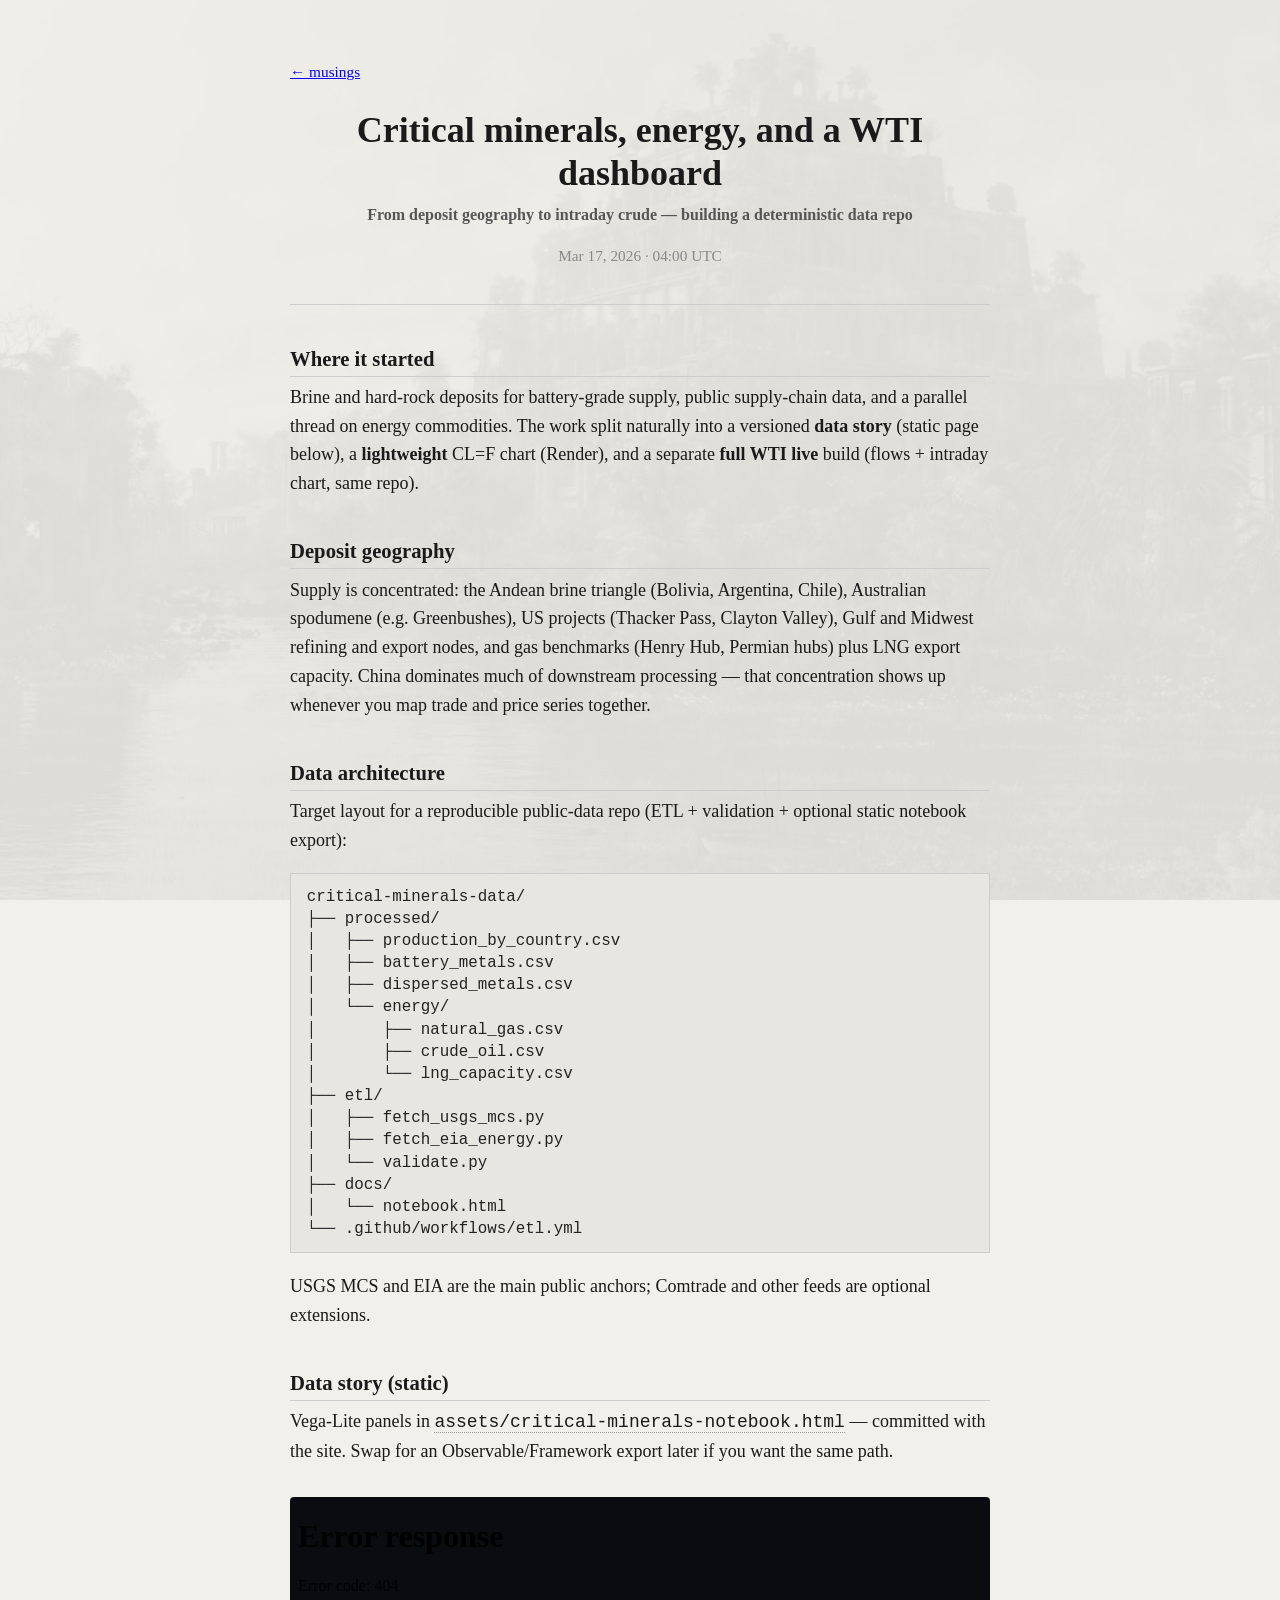
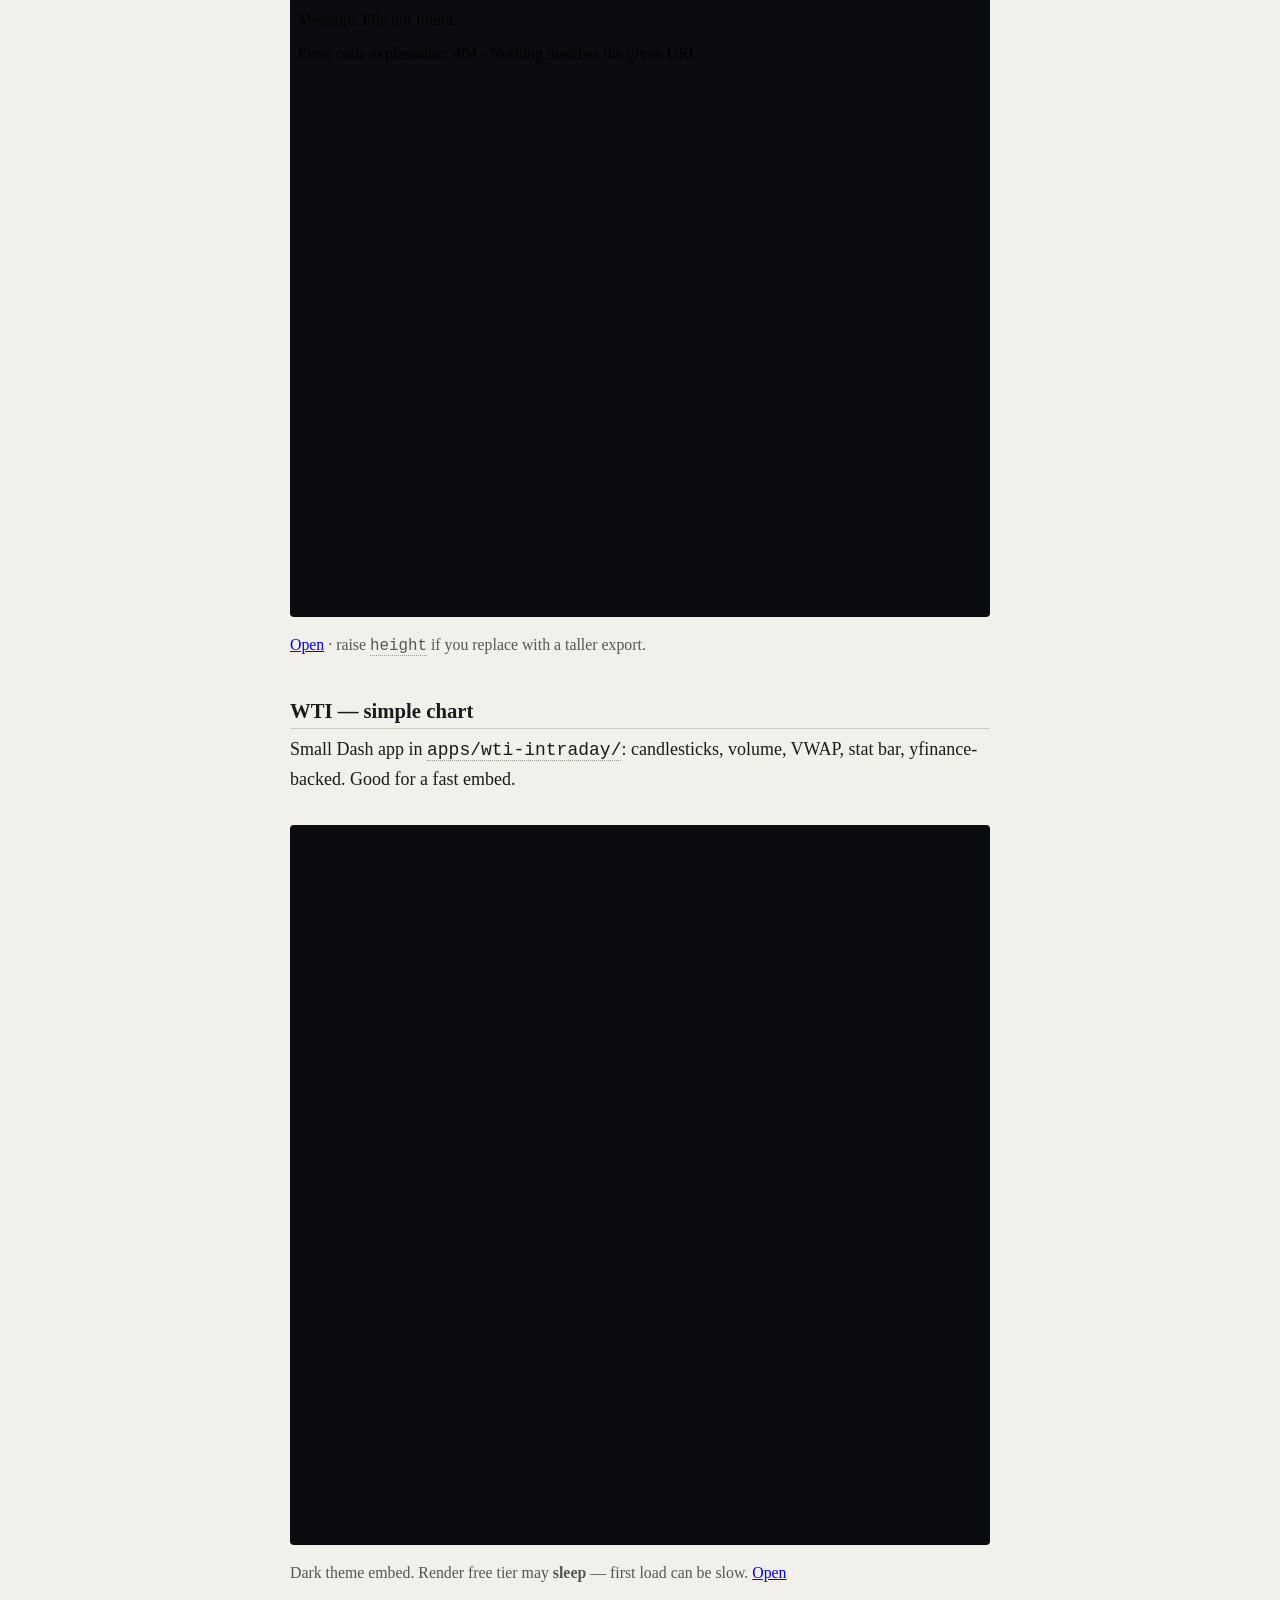
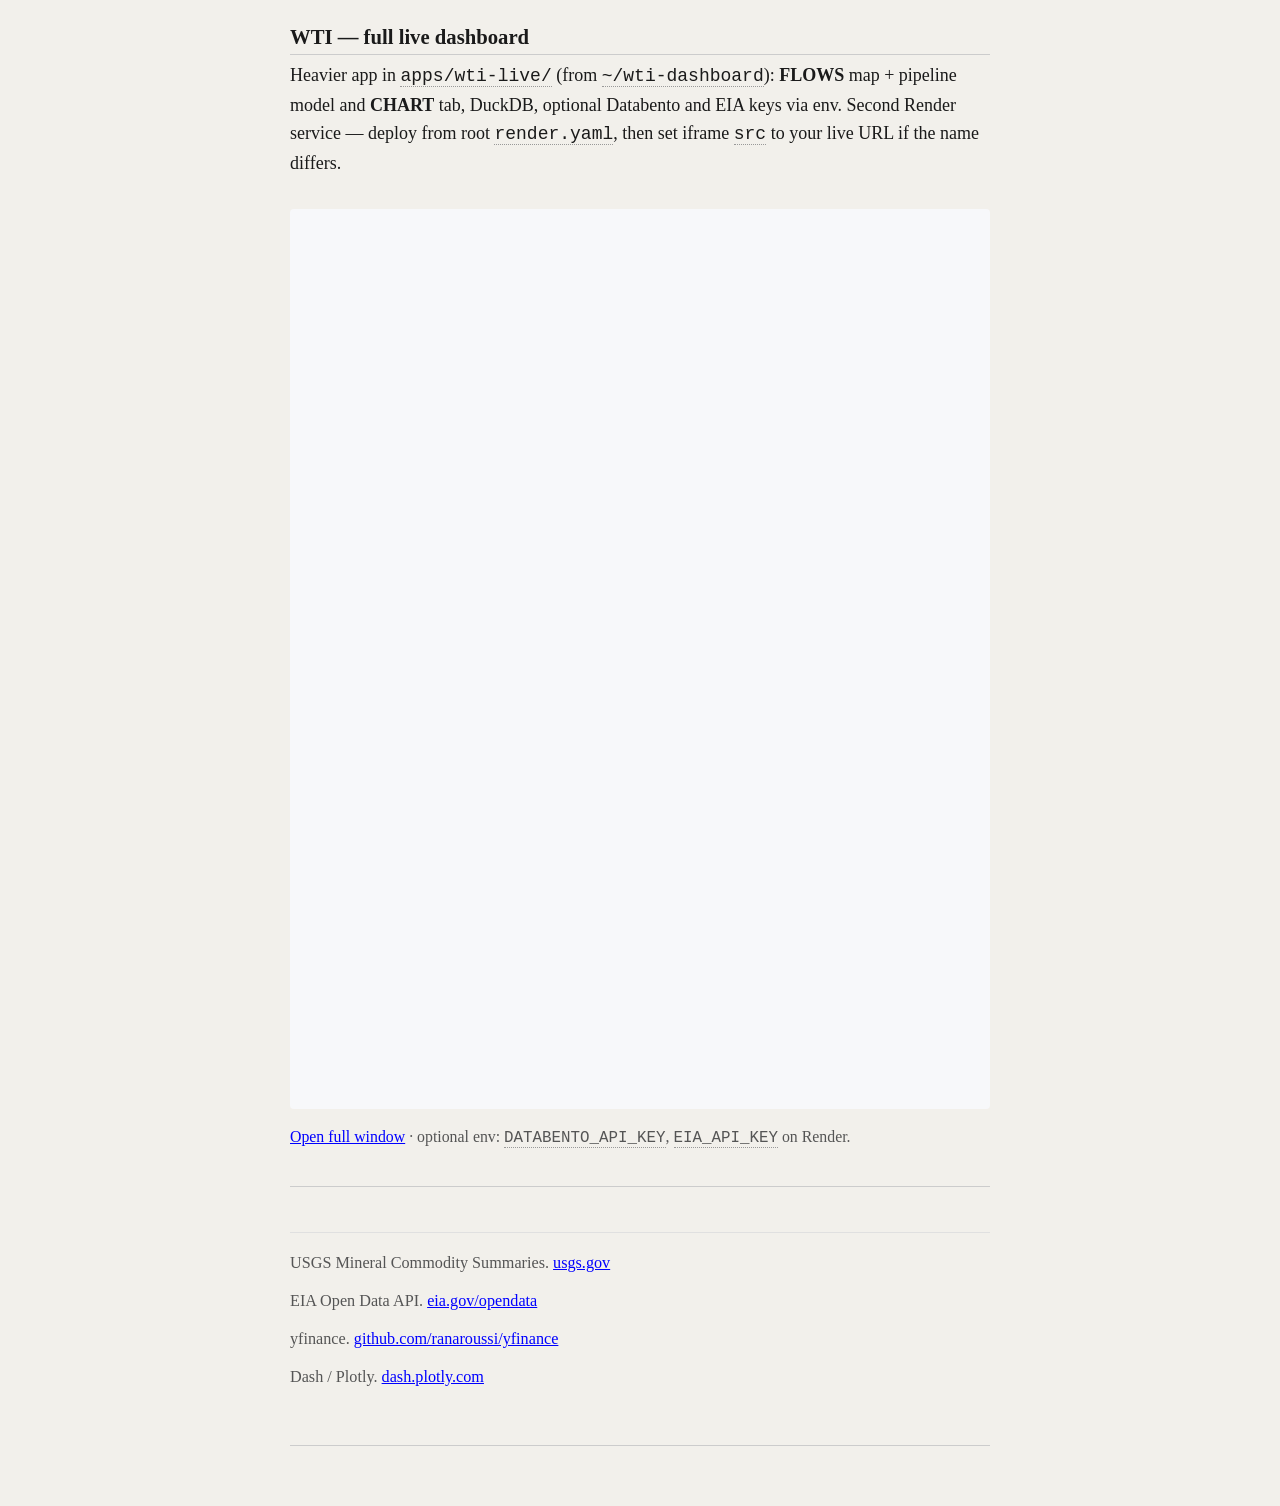
==== musings/_draft-critical-minerals-wti-dashboard.html @ fc5a0677 "Deprecate critical minerals public post; keep draft under musings/_draft - Remove from archive index" ====
<!DOCTYPE html>
<html lang="en">
<head>
  <meta charset="UTF-8" />
  <meta name="viewport" content="width=device-width, initial-scale=1.0" />
  <title>Critical minerals, energy, and a WTI dashboard</title>
  <link rel="stylesheet" href="../style.css" />
</head>
<body>

  <header>
    <p class="nav-back"><a href="../">&larr; musings</a></p>
    <h1 class="title">Critical minerals, energy, and a WTI dashboard</h1>
    <p class="subtitle">From deposit geography to intraday crude — building a deterministic data repo</p>
    <p class="date">Mar 17, 2026 · 04:00 UTC</p>
  </header>

  <hr class="divider" />

  <main class="article">

    <h2>Where it started</h2>

    <p>Brine and hard-rock deposits for battery-grade supply, public supply-chain data, and a parallel thread on energy commodities. The work split naturally into a versioned <strong>data story</strong> (static page below), a <strong>lightweight</strong> CL=F chart (Render), and a separate <strong>full WTI live</strong> build (flows + intraday chart, same repo).</p>

    <h2>Deposit geography</h2>

    <p>Supply is concentrated: the Andean brine triangle (Bolivia, Argentina, Chile), Australian spodumene (e.g. Greenbushes), US projects (Thacker Pass, Clayton Valley), Gulf and Midwest refining and export nodes, and gas benchmarks (Henry Hub, Permian hubs) plus LNG export capacity. China dominates much of downstream processing — that concentration shows up whenever you map trade and price series together.</p>

    <h2>Data architecture</h2>

    <p>Target layout for a reproducible public-data repo (ETL + validation + optional static notebook export):</p>

    <pre><code>critical-minerals-data/
├── processed/
│   ├── production_by_country.csv
│   ├── battery_metals.csv
│   ├── dispersed_metals.csv
│   └── energy/
│       ├── natural_gas.csv
│       ├── crude_oil.csv
│       └── lng_capacity.csv
├── etl/
│   ├── fetch_usgs_mcs.py
│   ├── fetch_eia_energy.py
│   └── validate.py
├── docs/
│   └── notebook.html
└── .github/workflows/etl.yml</code></pre>

    <p>USGS MCS and EIA are the main public anchors; Comtrade and other feeds are optional extensions.</p>

    <h2>Data story (static)</h2>

    <p>Vega-Lite panels in <code>assets/critical-minerals-notebook.html</code> — committed with the site. Swap for an Observable/Framework export later if you want the same path.</p>

    <figure class="article-figure" style="max-width: 52rem;">
      <iframe
        title="Critical minerals data story"
        src="../assets/critical-minerals-notebook.html"
        width="100%"
        height="720"
        style="border: none; border-radius: 4px; min-height: 280px; background: #0a0c0f;"
        loading="lazy"
        referrerpolicy="no-referrer-when-downgrade"
      ></iframe>
      <figcaption style="font-size: 0.88em; color: #555; margin-top: 0.5em; line-height: 1.35;">
        <a href="../assets/critical-minerals-notebook.html" target="_blank" rel="noopener noreferrer">Open</a> · raise <code>height</code> if you replace with a taller export.
      </figcaption>
    </figure>

    <h2>WTI — simple chart</h2>

    <p>Small Dash app in <code>apps/wti-intraday/</code>: candlesticks, volume, VWAP, stat bar, yfinance-backed. Good for a fast embed.</p>

    <figure class="article-figure" style="max-width: 52rem;">
      <iframe
        title="WTI intraday — simple"
        src="https://wock9000-wti-intraday.onrender.com"
        width="100%"
        height="720"
        style="border: none; border-radius: 4px; min-height: 420px; background: #0a0c0f;"
        loading="lazy"
        referrerpolicy="no-referrer-when-downgrade"
      ></iframe>
      <figcaption style="font-size: 0.88em; color: #555; margin-top: 0.5em; line-height: 1.35;">
        Dark theme embed. Render free tier may <strong>sleep</strong> — first load can be slow.
        <a href="https://wock9000-wti-intraday.onrender.com" target="_blank" rel="noopener noreferrer">Open</a>
      </figcaption>
    </figure>

    <h2>WTI — full live dashboard</h2>

    <p>Heavier app in <code>apps/wti-live/</code> (from <code>~/wti-dashboard</code>): <strong>FLOWS</strong> map + pipeline model and <strong>CHART</strong> tab, DuckDB, optional Databento and EIA keys via env. Second Render service — deploy from root <code>render.yaml</code>, then set iframe <code>src</code> to your live URL if the name differs.</p>

    <figure class="article-figure" style="max-width: 52rem;">
      <iframe
        title="WTI Live — flows and chart"
        src="https://wock9000-wti-live.onrender.com"
        width="100%"
        height="900"
        style="border: none; border-radius: 4px; min-height: 560px; background: #f7f8fa;"
        loading="lazy"
        referrerpolicy="no-referrer-when-downgrade"
      ></iframe>
      <figcaption style="font-size: 0.88em; color: #555; margin-top: 0.5em; line-height: 1.35;">
        <a href="https://wock9000-wti-live.onrender.com" target="_blank" rel="noopener noreferrer">Open full window</a> · optional env: <code>DATABENTO_API_KEY</code>, <code>EIA_API_KEY</code> on Render.
      </figcaption>
    </figure>

    <hr class="divider" />

    <section class="sources-footnote" aria-label="Sources">
      <p>USGS Mineral Commodity Summaries. <a href="https://www.usgs.gov/centers/national-minerals-information-center/mineral-commodity-summaries">usgs.gov</a></p>
      <p>EIA Open Data API. <a href="https://www.eia.gov/opendata/">eia.gov/opendata</a></p>
      <p>yfinance. <a href="https://github.com/ranaroussi/yfinance">github.com/ranaroussi/yfinance</a></p>
      <p>Dash / Plotly. <a href="https://dash.plotly.com/">dash.plotly.com</a></p>
    </section>

  </main>

  <footer>
    <hr class="divider" />
    <p class="footer-note"></p>
  </footer>

  <script defer src="../assets/day-bg.js"></script>
</body>
</html>
---- style.css ----
/* ─── base ─────────────────────────────────────────────────────────────────── */

html {
  background-color: #f2f0eb;
  min-height: 100%;
  /* set by assets/day-bg.js — semi-transparent grayscale art layer */
  --egg-bg-image: none;
  --egg-bg-opacity: 0.09;
}

html::before {
  content: "";
  position: fixed;
  inset: 0;
  z-index: 0;
  background-image: var(--egg-bg-image);
  background-size: cover;
  background-position: center;
  background-repeat: no-repeat;
  opacity: var(--egg-bg-opacity);
  /* assets are grayscale PNGs; keeps tone if we swap in color sources */
  filter: grayscale(1);
  pointer-events: none;
}

/* No strobing or flashing UI on this site; decorative layer respects transparency preference. */
@media (prefers-reduced-transparency: reduce) {
  html::before {
    opacity: 0 !important;
    background-image: none !important;
    filter: none;
  }
}

body {
  position: relative;
  z-index: 1;
  line-height: 1.6;
  font-size: 18px;
  padding: 0 10px;
  margin: 60px auto;
  max-width: 700px;
  background-color: transparent;
  color: #1a1a1a;
  font-family: "Times New Roman", Times, serif;
}

h1, h2, h3, h4 {
  line-height: 1.2;
}

h2 {
  font-style: italic;
  font-size: 18px;
}

h3 {
  font-size: 18px;
  text-align: center;
  font-size: medium;
  font-weight: bold;
  margin-top: 0;
}

a:link,
a:visited {
  color: blue;
}

/* Inline code: Courier + dotted underline (classic “code” affordance without a pill) */
code,
.code {
  font-family: "Courier New", Courier, monospace;
  font-size: 1em;
  padding: 0;
  margin: 0;
  line-height: inherit;
  vertical-align: baseline;
  background-color: transparent;
  border-bottom: 1px dotted #999;
}

pre code {
  font-size: inherit;
  border-bottom: none;
}

/* Tables, code blocks, and simple bar comparisons — musings; light background for contrast */
main.article pre {
  font-family: "Courier New", Courier, monospace;
  font-size: 0.88em;
  line-height: 1.4;
  padding: 0.75em 1em;
  margin: 1em 0 1.2em;
  background: #e8e6e1;
  border: 1px solid #ccc;
  overflow-x: auto;
  color: #222;
}

main.article .table-wrap {
  overflow-x: auto;
  -webkit-overflow-scrolling: touch;
  margin: 1em 0 1.25em;
}

/* Photos / figures in musings — max width for readability; intrinsic dimensions on <img> reduce layout shift */
main.article figure.article-figure {
  margin: 1.75em auto;
  max-width: min(100%, 40rem);
}

main.article figure.article-figure img {
  display: block;
  width: 100%;
  max-width: 560px;
  height: auto;
  margin: 0 auto;
  border-radius: 4px;
  border: 1px solid #c8c6c1;
  box-shadow: 0 1px 4px rgba(0, 0, 0, 0.06);
}

main.article table {
  width: 100%;
  min-width: 16em;
  border-collapse: collapse;
  font-size: 0.95em;
  background: #faf9f7;
  color: #222;
}

main.article caption {
  caption-side: top;
  text-align: left;
  font-size: 0.88em;
  color: #555;
  margin-bottom: 0.5em;
  line-height: 1.35;
}

main.article th,
main.article td {
  border: 1px solid #c8c6c1;
  padding: 0.45em 0.55em;
  text-align: left;
  vertical-align: top;
}

main.article thead th {
  background: #e8e6e1;
  color: #222;
  font-weight: bold;
}

main.article tbody th[scope="row"] {
  font-weight: bold;
  background: #f2f0ec;
  color: #333;
}

/* Text-only “bar chart” for comparisons (no images; screen-reader friendly with visible %) */
main.article .bar-compare {
  margin: 1em 0 1.5em;
  font-size: 0.95em;
}

main.article .bar-row {
  display: grid;
  grid-template-columns: minmax(5.5rem, 10rem) 1fr minmax(2.5rem, 3.5rem);
  gap: 0.5em 0.75em;
  align-items: center;
  margin-bottom: 0.4em;
}

main.article .bar-label {
  color: #444;
}

main.article .bar-track {
  height: 0.75rem;
  background: #e0ddd6;
  border-radius: 2px;
  overflow: hidden;
  border: 1px solid #c8c6c1;
}

main.article .bar-fill {
  display: block;
  height: 100%;
  background: #666;
  border-radius: 1px;
}

main.article .bar-pct {
  font-variant-numeric: tabular-nums;
  color: #333;
  text-align: right;
}

/* ─── header ────────────────────────────────────────────────────────────────── */

header {
  margin-bottom: 2em;
}

.title {
  text-align: center;
  margin-bottom: 0.2em;
  font-size: 2em;
  font-weight: bold;
  font-style: normal;
}

.subtitle {
  text-align: center;
  font-size: medium;
  font-weight: bold;
  margin-top: 0;
  color: #555;
}

/* Piece pages (musings/*.html): plain YYYY-MM only. Unix swap lives on archive .entry-date.date-swap only. */
.date {
  text-align: center;
  font-size: 0.85em;
  color: #888;
  margin-top: 0.2em;
  font-family: "Times New Roman", Times, serif;
}

/* Human ↔ unix swap — archive list only (.entry-date.date-swap), not .date on articles */
.date-swap .date-unix {
  display: none;
  font-family: "Courier New", Courier, monospace;
  font-variant-numeric: tabular-nums;
}

.date-swap:hover .date-human,
.date-swap:focus .date-human {
  display: none;
}

.date-swap:hover .date-unix,
.date-swap:focus .date-unix {
  display: inline;
}

.date-swap:focus {
  outline: none;
}

.date-swap:focus-visible {
  outline: 1px dotted #666;
  outline-offset: 2px;
}

/* ─── dividers ──────────────────────────────────────────────────────────────── */

.divider {
  border: none;
  border-top: 1px solid #ccc;
  margin: 2em 0;
}

/* ─── article body (musings/*.html) ─────────────────────────────────────────── */

main.article h2 {
  font-style: normal;
  font-size: 1.15em;
  font-weight: bold;
  margin-top: 2em;
  margin-bottom: 0.3em;
  border-bottom: 1px solid #ccc;
  padding-bottom: 0.2em;
}

main.article h3 {
  text-align: left;
  font-size: 1em;
  font-weight: bold;
  margin-top: 1.5em;
  color: #444;
}

main.article p {
  margin-top: 0;
  margin-bottom: 1em;
}

main.article ul,
main.article ol {
  padding-left: 1.5em;
  margin-bottom: 1em;
}

main.article li {
  margin-bottom: 0.4em;
}

main.article blockquote {
  border-left: 3px solid #bbb;
  margin: 1.5em 0;
  padding: 0.2em 1em;
  color: #555;
  font-style: italic;
}

main.article strong {
  font-weight: bold;
}

main.article em {
  font-style: italic;
}

/* Optional end-of-piece sources: footnote tone; no section title required */
main.article .sources-footnote {
  margin-top: 2.5em;
  padding-top: 1em;
  border-top: 1px solid #e0e0e0;
}

main.article .sources-footnote p {
  font-size: 0.9em;
  color: #555;
  margin-bottom: 0.75em;
}

main.article .sources-footnote p:last-child {
  margin-bottom: 0;
}

/* ─── gifs ───────────────────────────────────────────────────────────────────── */

.gif-block {
  margin: 2em auto;
  text-align: center;
}

.gif-block.hidden {
  display: none;
}

.gif {
  max-width: 100%;
  height: auto;
  display: block;
  margin: 0 auto;
  border-radius: 4px;
}

.gif-caption {
  font-size: 0.8em;
  color: #888;
  margin-top: 0.5em;
  font-style: italic;
}

/* ─── easter egg (from your stylesheet) ─────────────────────────────────────── */

.hide {
  display: none;
}

.egg1:hover + .hide {
  display: inline-block;
  color: red;
}

/* ─── utility ────────────────────────────────────────────────────────────────── */

.img {
  width: 100px;
  height: 100px;
  display: block;
  margin-left: auto;
  margin-right: auto;
}

.pd {
  width: 4em;
  flex-shrink: 0;
  padding-bottom: 0.9em;
}

/* ─── nav ────────────────────────────────────────────────────────────────────── */

nav {
  margin-bottom: 1.5em;
}

nav a {
  font-size: 0.9em;
}

.nav-back {
  font-size: 0.85em;
  margin-bottom: 1.2em;
  margin-top: 0;
}

/* ─── archive list ───────────────────────────────────────────────────────────── */

.archive-list {
  list-style: none;
  padding: 0;
  margin: 0;
}

.archive-list li {
  display: flex;
  align-items: baseline;
  gap: 1.2em;
  padding: 0.45em 0;
  border-bottom: 1px solid #ddd;
}

.archive-list li:last-child {
  border-bottom: none;
}

.entry-date {
  font-size: 0.78em;
  color: #999;
  white-space: nowrap;
  flex-shrink: 0;
  font-family: system-ui, -apple-system, "Segoe UI", Roboto, sans-serif;
}

/* Archive date: fixed 11ch Courier cell — human + unix share metrics; no title drift on swap */
.entry-date.date-swap {
  cursor: default;
  font-family: "Courier New", Courier, monospace;
  font-variant-numeric: tabular-nums;
  width: 11ch;
  flex: 0 0 11ch;
  text-align: right;
  display: inline-block;
  box-sizing: border-box;
}

.entry-date.date-swap .date-unix {
  font-family: inherit;
}

/* ─── footer ─────────────────────────────────────────────────────────────────── */

footer {
  margin-top: 3em;
}

.footer-note {
  font-size: 0.8em;
  color: #888;
  text-align: center;
}

.footer-epoch {
  display: flex;
  flex-direction: column;
  align-items: center;
  gap: 0.75rem;
}

/* ─── epoch ticker ───────────────────────────────────────────────────────────── */

.epoch-ticker {
  font-size: 0.75em;
  letter-spacing: 0.02em;
  color: #aaa;
  white-space: nowrap;
}

.epoch-seg {
  cursor: default;
  font-family: "Courier New", Courier, monospace;
  font-variant-numeric: tabular-nums;
}

/*
 * Delimiters (.epoch-sep): self-hosted Noto (see ATTRIBUTION.md) + system fallbacks.
 * .epoch-seg stays Courier — only delimiter spans use the broad stack.
 */
.epoch-sep {
  display: inline-block;
  width: 3ch;
  min-width: 3ch;
  text-align: center;
  vertical-align: baseline;
  font-family: "Noto Color Emoji", "Noto Sans Symbols 2", "Segoe UI Emoji", "Apple Color Emoji",
    "Noto Sans", system-ui, sans-serif;
  line-height: 1;
}

/* ─── Drift exploit longform (musings/drift-exploit-post.html) — site light theme ─ */

main.article.drift-exploit .toc {
  background: #faf9f7;
  border: 1px solid #c8c6c1;
  border-left: 3px solid #3355aa;
  padding: 1rem 1.25rem;
  border-radius: 4px;
  margin: 1.5rem 0;
  font-size: 0.95em;
}

main.article.drift-exploit .toc-title {
  font-weight: bold;
  margin-bottom: 0.5em;
  color: #444;
  font-family: "Courier New", Courier, monospace;
  font-size: 0.88em;
  text-transform: uppercase;
  letter-spacing: 0.06em;
}

main.article.drift-exploit .toc a:link,
main.article.drift-exploit .toc a:visited {
  color: #1a1a1a;
}

main.article.drift-exploit .toc a:hover {
  color: blue;
}

main.article.drift-exploit .callout {
  border-left: 3px solid #3355aa;
  background: #f5f3ee;
  padding: 0.85rem 1rem;
  border-radius: 0 4px 4px 0;
  margin: 1.25rem 0;
  font-size: 0.95em;
}

main.article.drift-exploit .callout.warn {
  border-color: #b85a00;
}

main.article.drift-exploit .callout.danger {
  border-color: #a33;
}

main.article.drift-exploit .callout.success {
  border-color: #2a6;
}

main.article.drift-exploit .callout-label {
  font-family: "Courier New", Courier, monospace;
  font-size: 0.72rem;
  text-transform: uppercase;
  letter-spacing: 0.08em;
  margin-bottom: 0.4rem;
  font-weight: bold;
  color: #3355aa;
}

main.article.drift-exploit .callout.warn .callout-label {
  color: #b85a00;
}

main.article.drift-exploit .callout.danger .callout-label {
  color: #a33;
}

main.article.drift-exploit .callout.success .callout-label {
  color: #1a6b3a;
}

main.article.drift-exploit .viz-wrap {
  background: #faf9f7;
  border: 1px solid #c8c6c1;
  border-radius: 4px;
  padding: 1rem;
  margin: 1.5rem 0;
  overflow-x: auto;
}

main.article.drift-exploit .viz-title {
  font-family: "Courier New", Courier, monospace;
  font-size: 0.78rem;
  text-transform: uppercase;
  letter-spacing: 0.06em;
  color: #666;
  margin-bottom: 0.75rem;
}

main.article.drift-exploit svg.viz-chart {
  display: block;
  width: 100%;
  font-family: "Courier New", Courier, monospace;
}

main.article.drift-exploit .timeline {
  list-style: none;
  padding-left: 0;
  margin: 1rem 0 1.25rem;
}

main.article.drift-exploit .timeline li {
  position: relative;
  padding: 0.6rem 0 0.6rem 2.25rem;
  border-left: 2px solid #ccc;
  margin-left: 0.5rem;
}

main.article.drift-exploit .timeline li::before {
  content: "";
  position: absolute;
  left: -0.4rem;
  top: 1rem;
  width: 0.65rem;
  height: 0.65rem;
  border-radius: 50%;
  background: #a33;
  border: 2px solid #f2f0eb;
}

main.article.drift-exploit .timeline .t-date {
  font-family: "Courier New", Courier, monospace;
  font-size: 0.78rem;
  color: #a33;
  margin-bottom: 0.2rem;
}

main.article.drift-exploit .timeline .t-event {
  font-weight: bold;
  margin-bottom: 0.2rem;
}

main.article.drift-exploit .timeline .t-detail {
  font-size: 0.95em;
  color: #555;
}

main.article.drift-exploit .amt {
  font-family: "Courier New", Courier, monospace;
  font-weight: bold;
}

main.article.drift-exploit .amt.red {
  color: #a33;
}

main.article.drift-exploit .amt.orange {
  color: #b85a00;
}

main.article.drift-exploit .amt-accent {
  color: blue;
}

main.article.drift-exploit .badge {
  display: inline-block;
  font-size: 0.7rem;
  font-family: "Courier New", Courier, monospace;
  padding: 0.12rem 0.4rem;
  border-radius: 3px;
  font-weight: bold;
}

main.article.drift-exploit .badge-red {
  background: rgba(170, 51, 51, 0.12);
  color: #822;
}

main.article.drift-exploit .badge-orange {
  background: rgba(184, 90, 0, 0.12);
  color: #630;
}

main.article.drift-exploit .badge-blue {
  background: rgba(0, 0, 180, 0.08);
  color: #11a;
}

main.article.drift-exploit .cite {
  font-size: 0.88em;
  color: #666;
}

main.article.drift-exploit .cite a:link,
main.article.drift-exploit .cite a:visited {
  color: #555;
}

main.article.drift-exploit .cell-muted {
  color: #666;
  font-size: 0.85rem;
}

main.article.drift-exploit blockquote.pull-quote {
  border-left: 3px solid #3355aa;
  margin: 1.5rem 0;
  padding: 0.5rem 1rem;
  background: #faf9f7;
  border-radius: 0 4px 4px 0;
  color: #333;
}

main.article.drift-exploit blockquote.pull-quote > p:first-child {
  font-style: italic;
  margin-bottom: 0.5rem;
}

main.article.drift-exploit .pull-quote-attrib {
  margin-top: 0.5rem;
  font-size: 0.85rem;
  color: #666;
  font-style: normal;
}

main.article.drift-exploit ul.list-principles {
  margin: 0.75rem 0 1rem 1.5rem;
  line-height: 2;
}

main.article.drift-exploit .post-footer {
  margin-top: 2.5rem;
  padding-top: 1.25rem;
  border-top: 1px solid #ccc;
  font-size: 0.88em;
  color: #555;
}

main.article.drift-exploit .post-footer h4 {
  font-size: 0.78rem;
  text-transform: uppercase;
  letter-spacing: 0.06em;
  font-family: "Courier New", Courier, monospace;
  margin-bottom: 0.6rem;
  color: #666;
}

main.article.drift-exploit .post-footer ul {
  list-style: none;
  padding: 0;
  margin: 0;
}

main.article.drift-exploit .post-footer li {
  margin-bottom: 0.35rem;
}

main.article.drift-exploit .post-footer-disclaimer {
  margin-top: 1.5rem;
  font-size: 0.9em;
  color: #666;
}
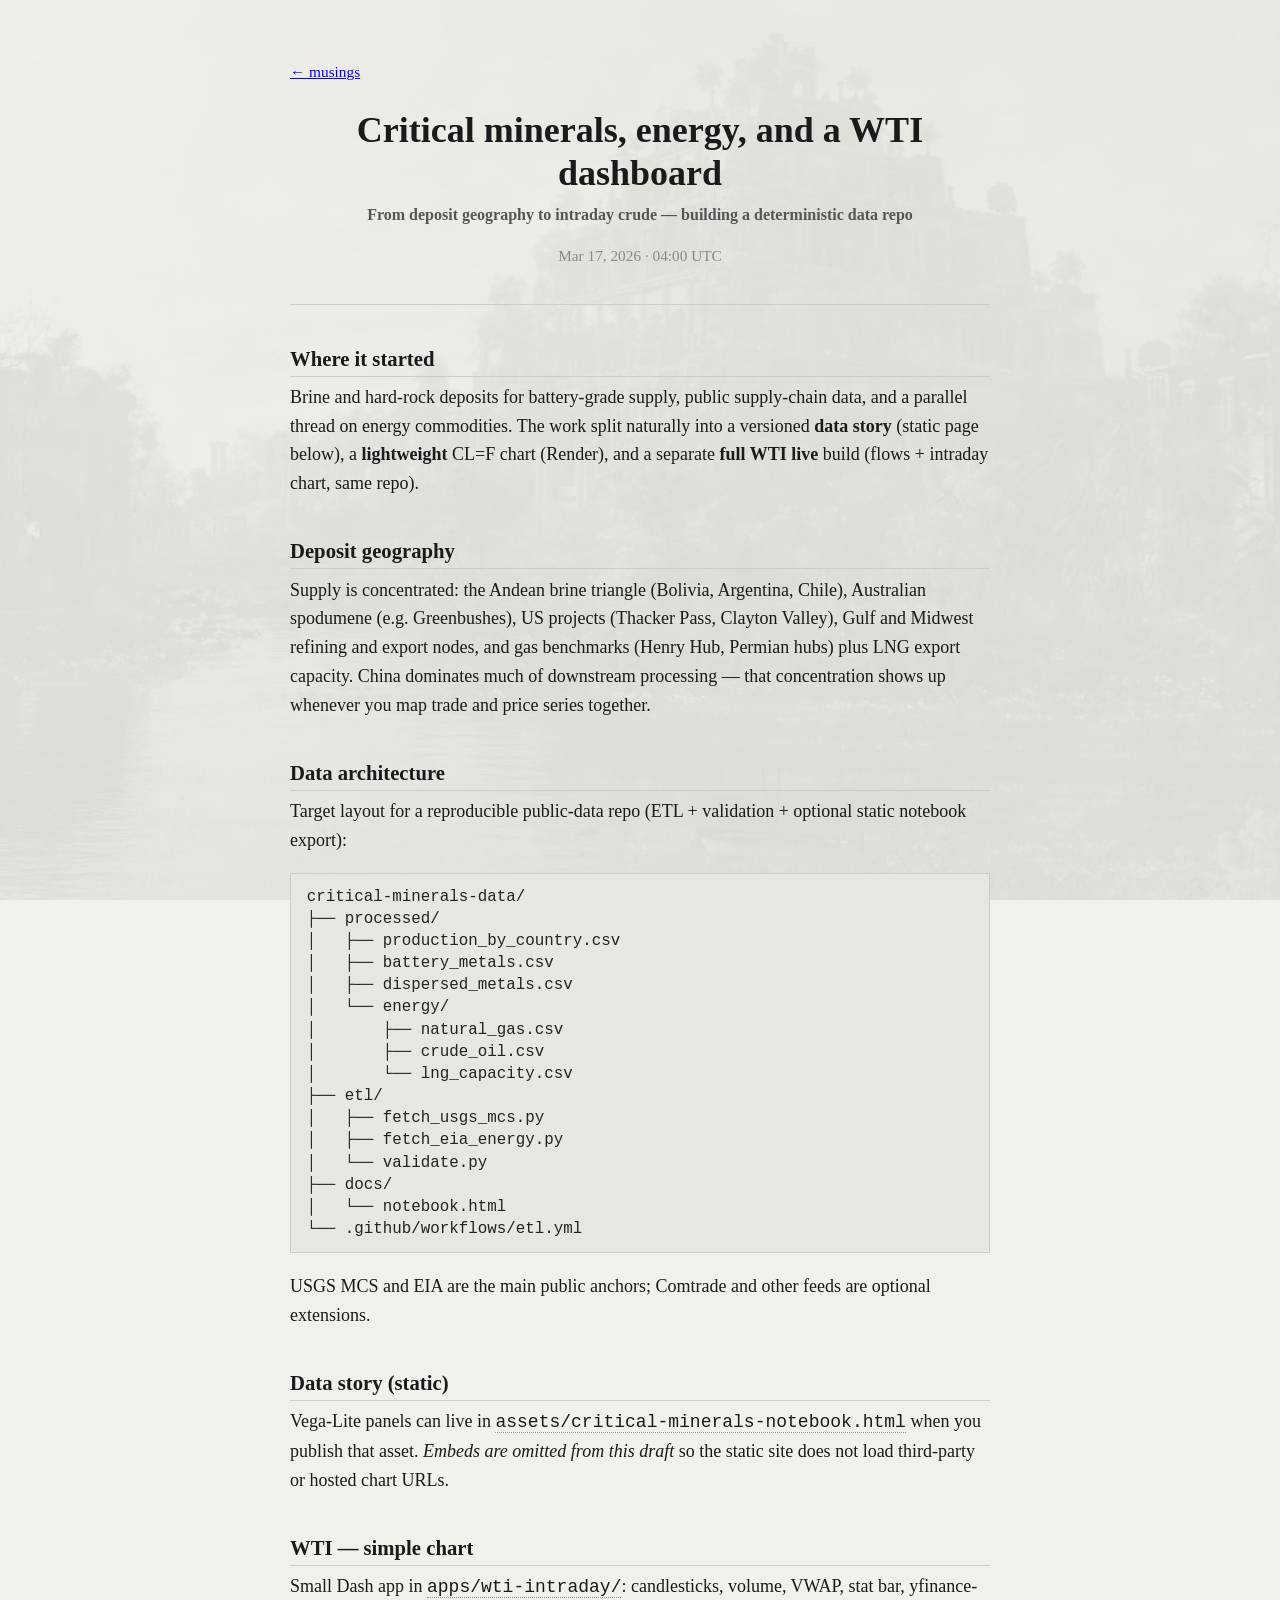
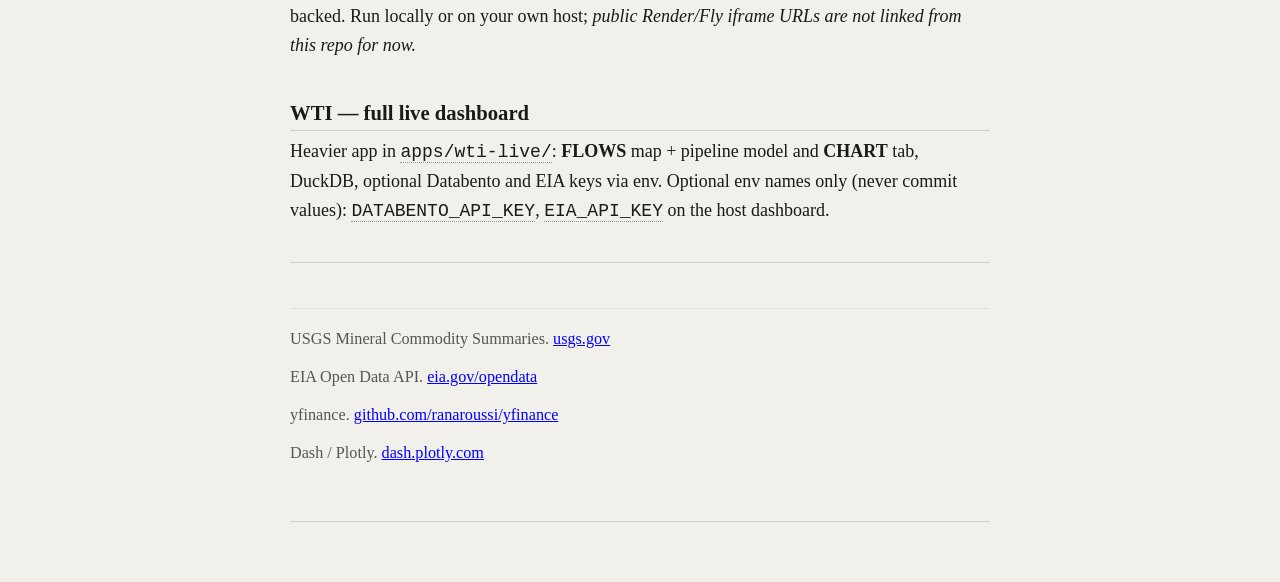
==== commit 3b3c470c: "Deprecate public Render/Fly embeds in repo docs and draft - Draft: remove iframes and hosted URLs; n" ====
--- a/musings/_draft-critical-minerals-wti-dashboard.html
+++ b/musings/_draft-critical-minerals-wti-dashboard.html
@@ -3,6 +3,7 @@
 <head>
   <meta charset="UTF-8" />
   <meta name="viewport" content="width=device-width, initial-scale=1.0" />
+  <meta name="robots" content="noindex, nofollow" />
   <title>Critical minerals, energy, and a WTI dashboard</title>
   <link rel="stylesheet" href="../style.css" />
 </head>
@@ -52,61 +53,15 @@
 
     <h2>Data story (static)</h2>
 
-    <p>Vega-Lite panels in <code>assets/critical-minerals-notebook.html</code> — committed with the site. Swap for an Observable/Framework export later if you want the same path.</p>
-
-    <figure class="article-figure" style="max-width: 52rem;">
-      <iframe
-        title="Critical minerals data story"
-        src="../assets/critical-minerals-notebook.html"
-        width="100%"
-        height="720"
-        style="border: none; border-radius: 4px; min-height: 280px; background: #0a0c0f;"
-        loading="lazy"
-        referrerpolicy="no-referrer-when-downgrade"
-      ></iframe>
-      <figcaption style="font-size: 0.88em; color: #555; margin-top: 0.5em; line-height: 1.35;">
-        <a href="../assets/critical-minerals-notebook.html" target="_blank" rel="noopener noreferrer">Open</a> · raise <code>height</code> if you replace with a taller export.
-      </figcaption>
-    </figure>
+    <p>Vega-Lite panels can live in <code>assets/critical-minerals-notebook.html</code> when you publish that asset. <em>Embeds are omitted from this draft</em> so the static site does not load third-party or hosted chart URLs.</p>
 
     <h2>WTI — simple chart</h2>
 
-    <p>Small Dash app in <code>apps/wti-intraday/</code>: candlesticks, volume, VWAP, stat bar, yfinance-backed. Good for a fast embed.</p>
-
-    <figure class="article-figure" style="max-width: 52rem;">
-      <iframe
-        title="WTI intraday — simple"
-        src="https://wock9000-wti-intraday.onrender.com"
-        width="100%"
-        height="720"
-        style="border: none; border-radius: 4px; min-height: 420px; background: #0a0c0f;"
-        loading="lazy"
-        referrerpolicy="no-referrer-when-downgrade"
-      ></iframe>
-      <figcaption style="font-size: 0.88em; color: #555; margin-top: 0.5em; line-height: 1.35;">
-        Dark theme embed. Render free tier may <strong>sleep</strong> — first load can be slow.
-        <a href="https://wock9000-wti-intraday.onrender.com" target="_blank" rel="noopener noreferrer">Open</a>
-      </figcaption>
-    </figure>
+    <p>Small Dash app in <code>apps/wti-intraday/</code>: candlesticks, volume, VWAP, stat bar, yfinance-backed. Run locally or on your own host; <em>public Render/Fly iframe URLs are not linked from this repo for now.</em></p>
 
     <h2>WTI — full live dashboard</h2>
 
-    <p>Heavier app in <code>apps/wti-live/</code> (from <code>~/wti-dashboard</code>): <strong>FLOWS</strong> map + pipeline model and <strong>CHART</strong> tab, DuckDB, optional Databento and EIA keys via env. Second Render service — deploy from root <code>render.yaml</code>, then set iframe <code>src</code> to your live URL if the name differs.</p>
-
-    <figure class="article-figure" style="max-width: 52rem;">
-      <iframe
-        title="WTI Live — flows and chart"
-        src="https://wock9000-wti-live.onrender.com"
-        width="100%"
-        height="900"
-        style="border: none; border-radius: 4px; min-height: 560px; background: #f7f8fa;"
-        loading="lazy"
-        referrerpolicy="no-referrer-when-downgrade"
-      ></iframe>
-      <figcaption style="font-size: 0.88em; color: #555; margin-top: 0.5em; line-height: 1.35;">
-        <a href="https://wock9000-wti-live.onrender.com" target="_blank" rel="noopener noreferrer">Open full window</a> · optional env: <code>DATABENTO_API_KEY</code>, <code>EIA_API_KEY</code> on Render.
-      </figcaption>
-    </figure>
+    <p>Heavier app in <code>apps/wti-live/</code>: <strong>FLOWS</strong> map + pipeline model and <strong>CHART</strong> tab, DuckDB, optional Databento and EIA keys via env. Optional env names only (never commit values): <code>DATABENTO_API_KEY</code>, <code>EIA_API_KEY</code> on the host dashboard.</p>
 
     <hr class="divider" />
 
